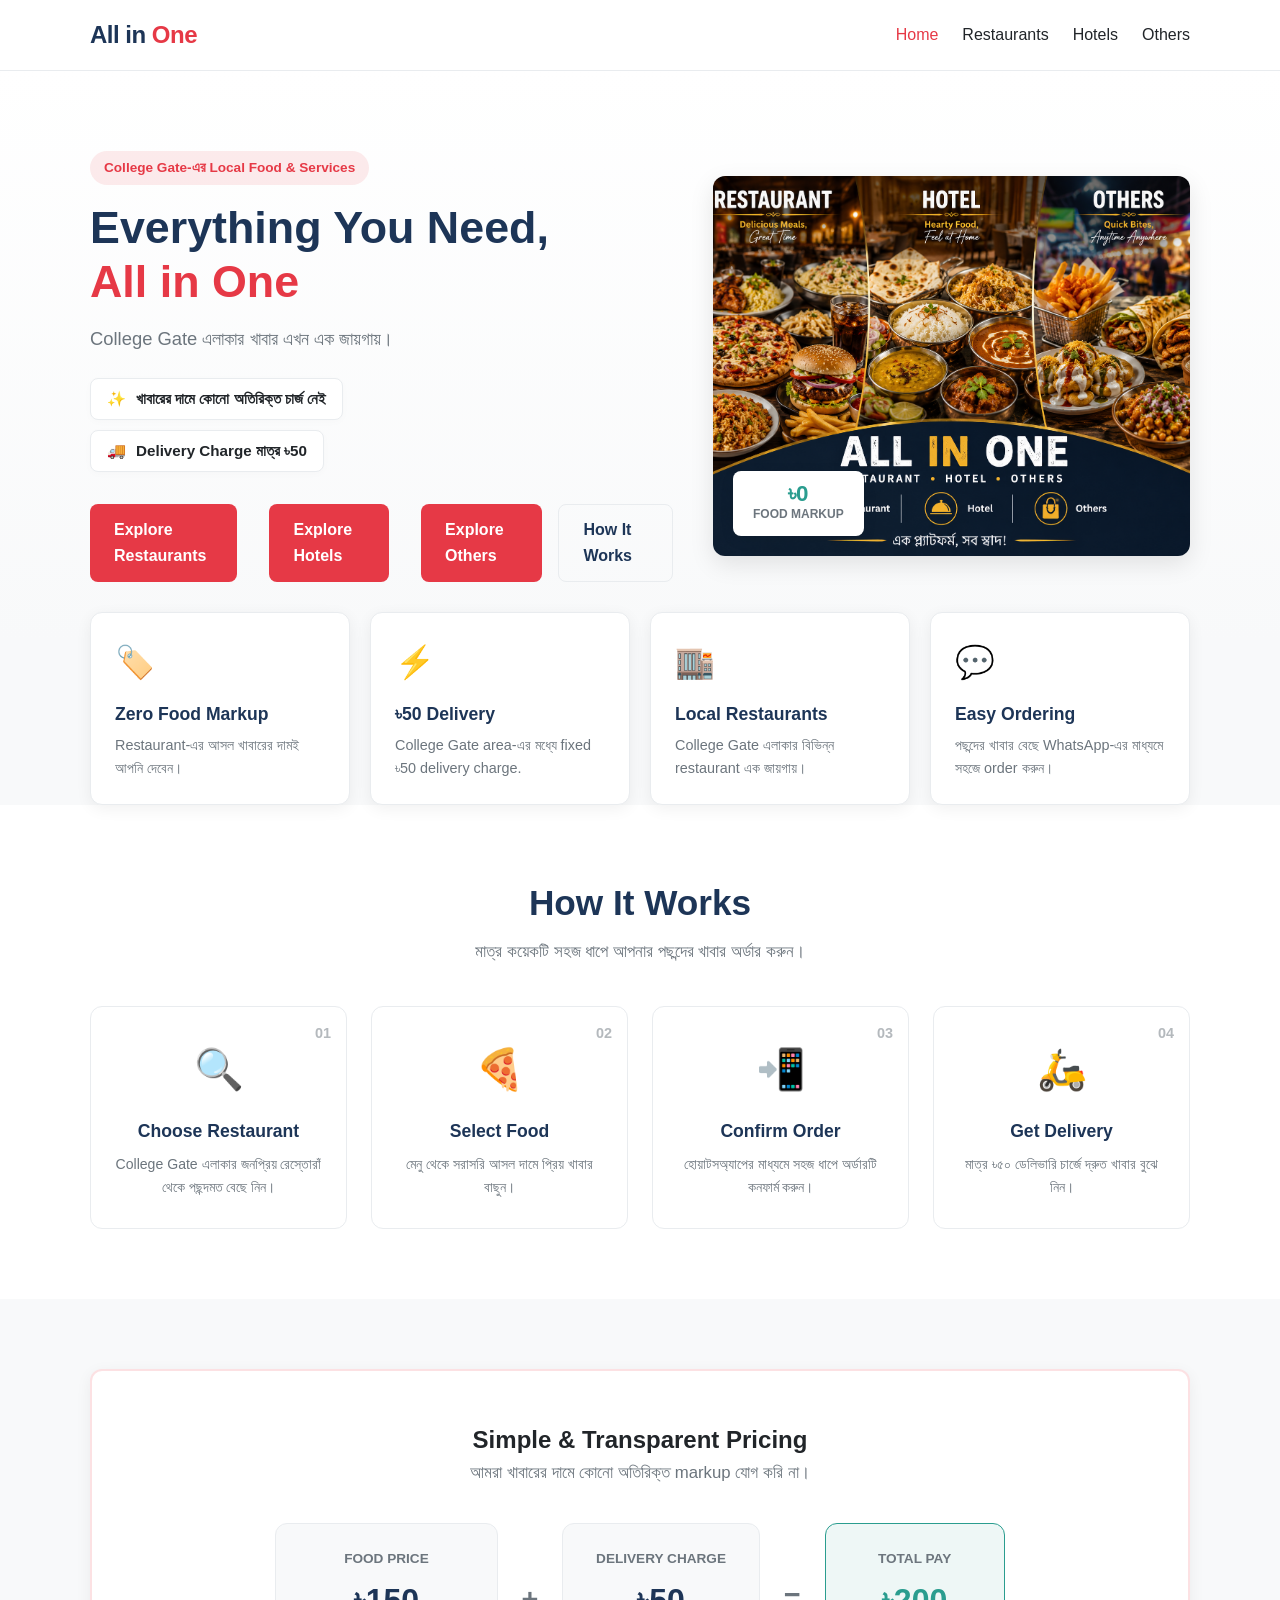
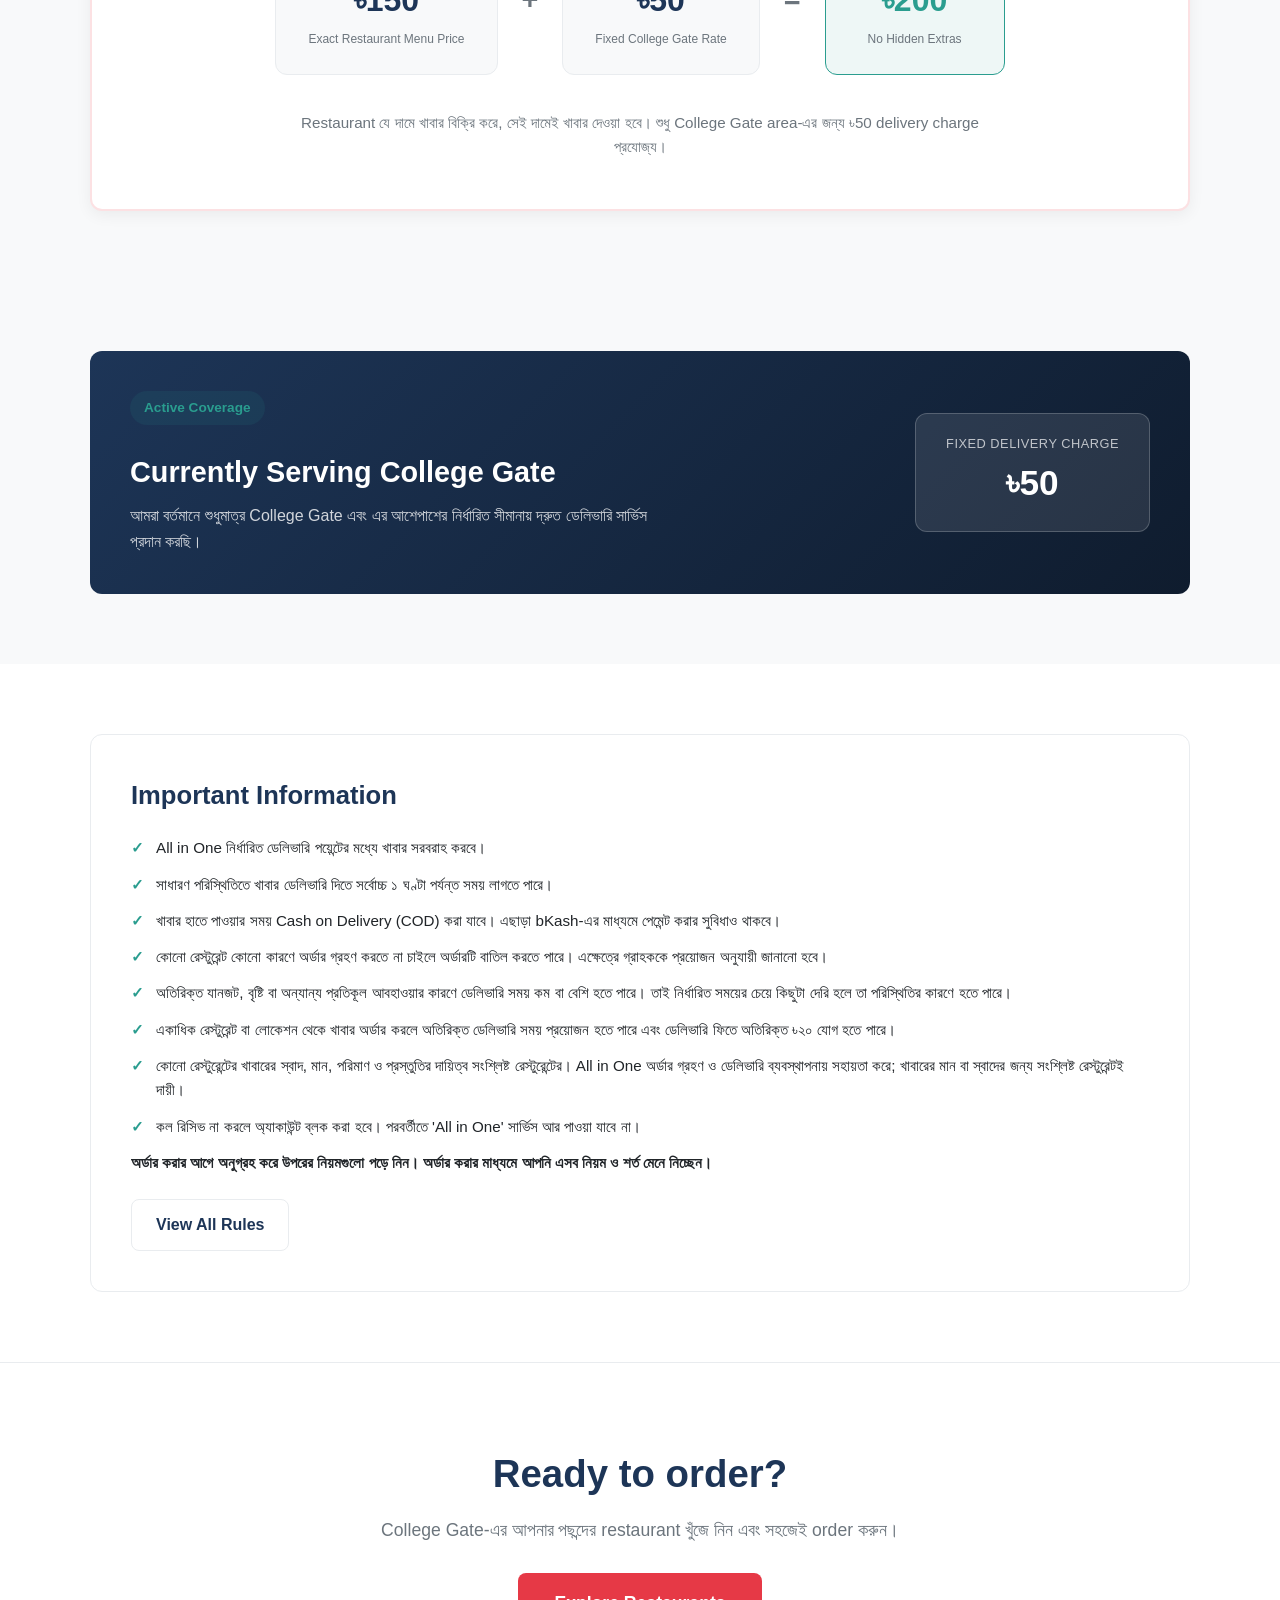
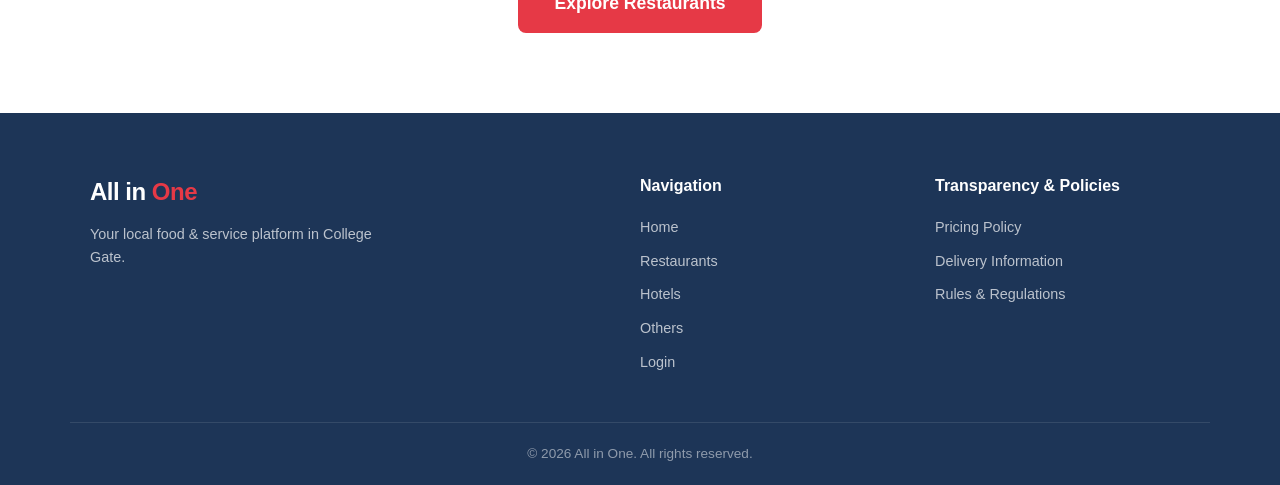
==== index.html @ dde8c4c2 "Add files via upload" ====
<!DOCTYPE html>
<html lang="bn">
<head>
  <meta charset="UTF-8">
  <meta name="viewport" content="width=device-width, initial-scale=1.0">
  <title>All in One | College Gate-এর Local Food</title>
  <link rel="stylesheet" href="style.css">
  <link rel="stylesheet" href="responsive.css">
</head>
<body>

  <!-- Header Navigation -->
  <header class="main-header">
    <div class="container nav-wrapper">
      <a href="index.html" class="logo">All in <span>One</span></a>
      <nav class="nav-menu">
        <a href="index.html" class="nav-link active">Home</a>
        <a href="restaurants.html" class="nav-link">Restaurants</a>
        <a href="hotels.html" class="nav-link">Hotels</a>
        <a href="others.html" class="nav-link">Others</a>
        <!-- <a href="login.html" class="nav-link nav-btn">Login</a> -->
      </nav>
    </div>
  </header>

  <!-- 1. Hero Section -->
  <section class="hero-section">
    <div class="container hero-container">
      <div class="hero-content">
        <span class="badge">College Gate-এর Local Food & Services</span>
        <h1 class="hero-title">Everything You Need, <br><span>All in One</span></h1>
        <p class="hero-subtext">College Gate এলাকার খাবার এখন এক জায়গায়।</p>
        
        <div class="hero-highlights">
          <div class="highlight-pill">
            <span class="pill-icon">✨</span>
            <span>খাবারের দামে কোনো অতিরিক্ত চার্জ নেই</span>
          </div>
          <div class="highlight-pill">
            <span class="pill-icon">🚚</span>
            <span>Delivery Charge মাত্র ৳50</span>
          </div>
        </div>

        <div class="hero-actions">
          <a href="restaurants.html" class="btn btn-primary">Explore Restaurants</a><br>
           <a href="hotels.html" class="btn btn-primary">Explore Hotels</a><br>
            <a href="others.html" class="btn btn-primary">Explore Others</a>
          <a href="#how-it-works" class="btn btn-secondary">How It Works</a>
        </div>
      </div>
      
      <div class="hero-visual">
        <div class="hero-img-wrapper">
          <img src="heroimg.png" alt="Delicious Local Food" class="hero-img">
          <div class="hero-floating-badge">
            <span class="badge-num">৳0</span>
            <span class="badge-text">Food Markup</span>
          </div>
        </div>
      </div>
    </div>
  </section>

  <!-- 2. Trust / Value Cards -->
  <section class="trust-section">
    <div class="container">
      <div class="trust-grid">
        <div class="trust-card">
          <div class="trust-icon">🏷️</div>
          <h3>Zero Food Markup</h3>
          <p>Restaurant-এর আসল খাবারের দামই আপনি দেবেন।</p>
        </div>
        <div class="trust-card">
          <div class="trust-icon">⚡</div>
          <h3>৳50 Delivery</h3>
          <p>College Gate area-এর মধ্যে fixed ৳50 delivery charge.</p>
        </div>
        <div class="trust-card">
          <div class="trust-icon">🏬</div>
          <h3>Local Restaurants</h3>
          <p>College Gate এলাকার বিভিন্ন restaurant এক জায়গায়।</p>
        </div>
        <div class="trust-card">
          <div class="trust-icon">💬</div>
          <h3>Easy Ordering</h3>
          <p>পছন্দের খাবার বেছে WhatsApp-এর মাধ্যমে সহজে order করুন।</p>
        </div>
      </div>
    </div>
  </section>

  <!-- 3. How It Works -->
  <section id="how-it-works" class="section-padding bg-alt">
    <div class="container">
      <div class="section-header text-center">
        <h2>How It Works</h2>
        <p class="subtitle">মাত্র কয়েকটি সহজ ধাপে আপনার পছন্দের খাবার অর্ডার করুন।</p>
      </div>

      <div class="steps-grid">
        <div class="step-card">
          <div class="step-number">01</div>
          <div class="step-icon">🔍</div>
          <h4>Choose Restaurant</h4>
          <p>College Gate এলাকার জনপ্রিয় রেস্তোরাঁ থেকে পছন্দমত বেছে নিন।</p>
        </div>
        <div class="step-card">
          <div class="step-number">02</div>
          <div class="step-icon">🍕</div>
          <h4>Select Food</h4>
          <p>মেনু থেকে সরাসরি আসল দামে প্রিয় খাবার বাছুন।</p>
        </div>
        <div class="step-card">
          <div class="step-number">03</div>
          <div class="step-icon">📲</div>
          <h4>Confirm Order</h4>
          <p>হোয়াটসঅ্যাপের মাধ্যমে সহজ ধাপে অর্ডারটি কনফার্ম করুন।</p>
        </div>
        <div class="step-card">
          <div class="step-number">04</div>
          <div class="step-icon">🛵</div>
          <h4>Get Delivery</h4>
          <p>মাত্র ৳৫০ ডেলিভারি চার্জে দ্রুত খাবার বুঝে নিন।</p>
        </div>
      </div>
    </div>
  </section>

  <!-- 4. Transparent Pricing Section -->
  <section class="section-padding">
    <div class="container">
      <div class="pricing-card">
        <div class="pricing-header text-center">
          <h2>Simple & Transparent Pricing</h2>
          <p class="subtitle">আমরা খাবারের দামে কোনো অতিরিক্ত markup যোগ করি না।</p>
        </div>

        <div class="pricing-calculator">
          <div class="calc-box">
            <span class="calc-title">Food Price</span>
            <span class="calc-amount">৳150</span>
            <span class="calc-note">Exact Restaurant Menu Price</span>
          </div>
          <div class="calc-operator">+</div>
          <div class="calc-box">
            <span class="calc-title">Delivery Charge</span>
            <span class="calc-amount">৳50</span>
            <span class="calc-note">Fixed College Gate Rate</span>
          </div>
          <div class="calc-operator">=</div>
          <div class="calc-box highlight">
            <span class="calc-title">Total Pay</span>
            <span class="calc-amount">৳200</span>
            <span class="calc-note">No Hidden Extras</span>
          </div>
        </div>

        <p class="pricing-policy-text text-center">
          Restaurant যে দামে খাবার বিক্রি করে, সেই দামেই খাবার দেওয়া হবে। শুধু College Gate area-এর জন্য ৳50 delivery charge প্রযোজ্য।
        </p>
      </div>
    </div>
  </section>

  <!-- 5. Featured / Popular Restaurants -->
  <!-- <section class="section-padding bg-alt">
    <div class="container">
      <div class="section-header text-between">
        <div>
          <h2>Popular Restaurants</h2>
          <p class="subtitle">College Gate-এর সেরা রেস্তোরাঁসমূহ</p>
        </div>
        <a href="restaurants.html" class="link-btn">View All →</a>
      </div>

      Injected Dynamically via JS -->
      <!-- <div id="featured-restaurants-list" class="grid-container"></div> -->
    <!-- </div>
  </section> -->

  <!-- 6. Delivery Area Section -->
  <section class="section-padding">
    <div class="container">
      <div class="delivery-area-card">
        <div class="delivery-area-content">
          <span class="badge badge-success">Active Coverage</span>
          <h2>Currently Serving College Gate</h2>
          <p>আমরা বর্তমানে শুধুমাত্র College Gate এবং এর আশেপাশের নির্ধারিত সীমানায় দ্রুত ডেলিভারি সার্ভিস প্রদান করছি।</p>
        </div>
        <div class="delivery-area-badge">
          <span class="area-fee">Fixed Delivery Charge</span>
          <span class="area-price">৳50</span>
        </div>
      </div>
    </div>
  </section>

  <!-- 7. Rules & Transparency Preview -->
  <section class="section-padding bg-alt">
    <div class="container">
      <div class="rules-card">
        <h2>Important Information</h2>
        <ul class="rules-list">
          <li><span>✓</span>All in One নির্ধারিত ডেলিভারি পয়েন্টের মধ্যে খাবার সরবরাহ করবে। </li>
          <li><span>✓</span>সাধারণ পরিস্থিতিতে খাবার ডেলিভারি দিতে সর্বোচ্চ ১ ঘণ্টা পর্যন্ত সময় লাগতে পারে। </li>
          <li><span>✓</span>খাবার হাতে পাওয়ার সময় Cash on Delivery (COD) করা যাবে। এছাড়া bKash-এর মাধ্যমে পেমেন্ট করার সুবিধাও থাকবে। </li>
          <li><span>✓</span>কোনো রেস্টুরেন্ট কোনো কারণে অর্ডার গ্রহণ করতে না চাইলে অর্ডারটি বাতিল করতে পারে। এক্ষেত্রে গ্রাহককে প্রয়োজন অনুযায়ী জানানো হবে। </li>
          <li><span>✓</span>অতিরিক্ত যানজট, বৃষ্টি বা অন্যান্য প্রতিকূল আবহাওয়ার কারণে ডেলিভারি সময় কম বা বেশি হতে পারে। তাই নির্ধারিত সময়ের চেয়ে কিছুটা দেরি হলে তা পরিস্থিতির কারণে হতে পারে। </li>
          <li><span>✓</span>একাধিক রেস্টুরেন্ট বা লোকেশন থেকে খাবার অর্ডার করলে অতিরিক্ত ডেলিভারি সময় প্রয়োজন হতে পারে এবং ডেলিভারি ফিতে অতিরিক্ত ৳২০ যোগ হতে পারে।</li>
          <li><span>✓</span>কোনো রেস্টুরেন্টের খাবারের স্বাদ, মান, পরিমাণ ও প্রস্তুতির দায়িত্ব সংশ্লিষ্ট রেস্টুরেন্টের। All in One অর্ডার গ্রহণ ও ডেলিভারি ব্যবস্থাপনায় সহায়তা করে; খাবারের মান বা স্বাদের জন্য সংশ্লিষ্ট রেস্টুরেন্টই দায়ী।</li>
           <li><span>✓</span>কল রিসিভ না করলে অ্যাকাউন্ট ব্লক করা হবে। পরবর্তীতে 'All in One' সার্ভিস আর পাওয়া যাবে না। </li>
          <li><b>অর্ডার করার আগে অনুগ্রহ করে উপরের নিয়মগুলো পড়ে নিন। অর্ডার করার মাধ্যমে আপনি এসব নিয়ম ও শর্ত মেনে নিচ্ছেন।</b></li>
          
        </ul>
        <div class="rules-action">
          <a href="#rules-and-regulations" class="btn btn-secondary">View All Rules</a>
        </div>
      </div>
    </div>
  </section>

  <!-- 8. Final CTA Section -->
  <section class="cta-section text-center">
    <div class="container">
      <h2>Ready to order?</h2>
      <p>College Gate-এর আপনার পছন্দের restaurant খুঁজে নিন এবং সহজেই order করুন।</p>
      <a href="restaurants.html" class="btn btn-primary btn-lg">Explore Restaurants</a>
    </div>
  </section>

  <!-- 9. Footer -->
  <footer class="main-footer">
    <div class="container footer-grid">
      <div class="footer-brand">
        <a href="index.html" class="logo logo-white">All in <span>One</span></a>
        <p>Your local food & service platform in College Gate.</p>
      </div>
      
      <div class="footer-links">
        <h4>Navigation</h4>
        <ul>
          <li><a href="index.html">Home</a></li>
          <li><a href="restaurants.html">Restaurants</a></li>
          <li><a href="hotels.html">Hotels</a></li>
          <li><a href="others.html">Others</a></li>
          <li><a href="login.html">Login</a></li>
        </ul>
      </div>

      <div class="footer-links">
        <h4>Transparency & Policies</h4>
        <ul>
          <li><a href="#pricing">Pricing Policy</a></li>
          <li><a href="#delivery">Delivery Information</a></li>
          <li><a href="#rules">Rules & Regulations</a></li>
        </ul>
      </div>
    </div>

    <div class="footer-bottom">
      <div class="container">
        <p>&copy; 2026 All in One. All rights reserved.</p>
      </div>
    </div>
  </footer>

  <script src="data.js"></script>
  <script src="app.js"></script>
  <script src="open-browser.js"></script>
</body>
</html>
---- style.css ----
:root {
  --primary: #e63946;
  --primary-hover: #d62828;
  --secondary: #1d3557;
  --secondary-hover: #14213d;
  --accent-green: #2a9d8f;
  --background: #f8f9fa;
  --bg-alt: #ffffff;
  --surface: #ffffff;
  --text: #212529;
  --text-muted: #6c757d;
  --border: #e9ecef;
  --radius: 12px;
  --radius-sm: 8px;
  --shadow: 0 4px 16px rgba(0, 0, 0, 0.06);
  --shadow-hover: 0 8px 24px rgba(0, 0, 0, 0.1);
  --transition: all 0.3s cubic-bezier(0.16, 1, 0.3, 1);
}

* {
  box-sizing: border-box;
  margin: 0;
  padding: 0;
}

body {
  font-family: -apple-system, BlinkMacSystemFont, "Segoe UI", Roboto, Oxygen, Ubuntu, Cantarell, sans-serif;
  background-color: var(--background);
  color: var(--text);
  line-height: 1.6;
  display: flex;
  flex-direction: column;
  min-height: 100vh;
}

.container {
  max-width: 1140px;
  margin: 0 auto;
  padding: 0 20px;
}

.section-padding {
  padding: 70px 0;
}

.bg-alt {
  background-color: var(--bg-alt);
}

.text-center {
  text-align: center;
}

.text-between {
  display: flex;
  justify-content: space-between;
  align-items: flex-end;
  margin-bottom: 32px;
}

.section-header h2 {
  font-size: 2.2rem;
  color: var(--secondary);
  font-weight: 700;
  margin-bottom: 8px;
}

.subtitle {
  color: var(--text-muted);
  font-size: 1.05rem;
}

/* Badges & Buttons */
.badge {
  display: inline-block;
  padding: 6px 14px;
  background-color: rgba(230, 57, 70, 0.1);
  color: var(--primary);
  font-weight: 600;
  font-size: 0.85rem;
  border-radius: 50px;
  margin-bottom: 16px;
}

.badge-success {
  background-color: rgba(42, 157, 143, 0.1);
  color: var(--accent-green);
}

.btn {
  display: inline-flex;
  align-items: center;
  justify-content: center;
  padding: 12px 24px;
  border-radius: var(--radius-sm);
  font-weight: 600;
  text-decoration: none;
  transition: var(--transition);
  cursor: pointer;
  border: none;
}

.btn-primary {
  background-color: var(--primary);
  color: #ffffff;
}

.btn-primary:hover {
  background-color: var(--primary-hover);
  transform: translateY(-2px);
}

.btn-secondary {
  background-color: transparent;
  color: var(--secondary);
  border: 1.5px solid var(--border);
}

.btn-secondary:hover {
  border-color: var(--secondary);
  background-color: rgba(29, 53, 87, 0.03);
}

.btn-lg {
  padding: 16px 36px;
  font-size: 1.1rem;
}

.link-btn {
  color: var(--primary);
  font-weight: 600;
  text-decoration: none;
}

.link-btn:hover {
  text-decoration: underline;
}

/* Header Navigation */
.main-header {
  background-color: var(--surface);
  border-bottom: 1px solid var(--border);
  position: sticky;
  top: 0;
  z-index: 100;
}

.nav-wrapper {
  display: flex;
  justify-content: space-between;
  align-items: center;
  height: 70px;
}

.logo {
  font-size: 1.5rem;
  font-weight: 800;
  color: var(--secondary);
  text-decoration: none;
  letter-spacing: -0.5px;
}

.logo span {
  color: var(--primary);
}

.logo-white {
  color: #ffffff;
}

.nav-menu {
  display: flex;
  align-items: center;
  gap: 24px;
}

.nav-link {
  text-decoration: none;
  color: var(--text);
  font-weight: 500;
  transition: color 0.2s ease;
}

.nav-link:hover,
.nav-link.active {
  color: var(--primary);
}

.nav-btn {
  padding: 8px 20px;
  background-color: var(--primary);
  color: #ffffff !important;
  border-radius: var(--radius-sm);
}

.nav-btn:hover {
  background-color: var(--primary-hover);
}

/* 1. Hero Section */
.hero-section {
  padding: 80px 0 60px;
  background: linear-gradient(180deg, #ffffff 0%, #f8f9fa 100%);
}

.hero-container {
  display: grid;
  grid-template-columns: 1.1fr 0.9fr;
  gap: 40px;
  align-items: center;
}

.hero-title {
  font-size: 2.8rem;
  font-weight: 800;
  color: var(--secondary);
  line-height: 1.2;
  margin-bottom: 16px;
}

.hero-title span {
  color: var(--primary);
}

.hero-subtext {
  font-size: 1.15rem;
  color: var(--text-muted);
  margin-bottom: 24px;
}

.hero-highlights {
  display: flex;
  flex-direction: column;
  gap: 10px;
  margin-bottom: 32px;
}

.highlight-pill {
  display: flex;
  align-items: center;
  gap: 10px;
  background: var(--surface);
  padding: 8px 16px;
  border-radius: var(--radius-sm);
  border: 1px solid var(--border);
  width: fit-content;
  font-weight: 600;
  font-size: 0.95rem;
  box-shadow: 0 2px 8px rgba(0, 0, 0, 0.02);
}

.hero-actions {
  display: flex;
  gap: 16px;
}

.hero-visual {
  position: relative;
}

.hero-img-wrapper {
  position: relative;
  border-radius: var(--radius);
  overflow: hidden;
  box-shadow: var(--shadow-hover);
}

.hero-img {
  width: 100%;
  height: 380px;
  object-fit: cover;
  display: block;
}

.hero-floating-badge {
  position: absolute;
  bottom: 20px;
  left: 20px;
  background: var(--surface);
  padding: 12px 20px;
  border-radius: var(--radius-sm);
  box-shadow: var(--shadow);
  display: flex;
  flex-direction: column;
  align-items: center;
}

.badge-num {
  font-size: 1.4rem;
  font-weight: 800;
  color: var(--accent-green);
  line-height: 1;
}

.badge-text {
  font-size: 0.75rem;
  color: var(--text-muted);
  text-transform: uppercase;
  font-weight: 700;
}

/* 2. Trust Section */
.trust-section {
  margin-top: -30px;
  position: relative;
  z-index: 10;
}

.trust-grid {
  display: grid;
  grid-template-columns: repeat(4, 1fr);
  gap: 20px;
}

.trust-card {
  background: var(--surface);
  padding: 24px;
  border-radius: var(--radius);
  border: 1px solid var(--border);
  box-shadow: var(--shadow);
  transition: var(--transition);
}

.trust-card:hover {
  transform: translateY(-4px);
  box-shadow: var(--shadow-hover);
}

.trust-icon {
  font-size: 2rem;
  margin-bottom: 12px;
}

.trust-card h3 {
  font-size: 1.1rem;
  color: var(--secondary);
  margin-bottom: 6px;
}

.trust-card p {
  font-size: 0.9rem;
  color: var(--text-muted);
}

/* 3. How It Works */
.steps-grid {
  display: grid;
  grid-template-columns: repeat(4, 1fr);
  gap: 24px;
  margin-top: 40px;
}

.step-card {
  background: var(--surface);
  padding: 30px 20px;
  border-radius: var(--radius);
  border: 1px solid var(--border);
  position: relative;
  text-align: center;
  transition: var(--transition);
}

.step-card:hover {
  border-color: var(--primary);
}

.step-number {
  position: absolute;
  top: 15px;
  right: 15px;
  font-size: 0.9rem;
  font-weight: 800;
  color: var(--text-muted);
  opacity: 0.5;
}

.step-icon {
  font-size: 2.5rem;
  margin-bottom: 16px;
}

.step-card h4 {
  font-size: 1.1rem;
  color: var(--secondary);
  margin-bottom: 8px;
}

.step-card p {
  font-size: 0.88rem;
  color: var(--text-muted);
}

/* 4. Pricing Section */
.pricing-card {
  background: var(--surface);
  border: 2px solid rgba(230, 57, 70, 0.15);
  border-radius: var(--radius);
  padding: 50px 40px;
  box-shadow: var(--shadow);
}

.pricing-calculator {
  display: flex;
  align-items: center;
  justify-content: center;
  gap: 24px;
  margin: 36px 0;
  flex-wrap: wrap;
}

.calc-box {
  background: var(--background);
  border: 1px solid var(--border);
  padding: 24px 32px;
  border-radius: var(--radius);
  text-align: center;
  min-width: 180px;
}

.calc-box.highlight {
  background: rgba(42, 157, 143, 0.08);
  border-color: var(--accent-green);
}

.calc-title {
  display: block;
  font-size: 0.85rem;
  text-transform: uppercase;
  color: var(--text-muted);
  font-weight: 700;
  margin-bottom: 6px;
}

.calc-amount {
  display: block;
  font-size: 2rem;
  font-weight: 800;
  color: var(--secondary);
}

.calc-box.highlight .calc-amount {
  color: var(--accent-green);
}

.calc-note {
  display: block;
  font-size: 0.75rem;
  color: var(--text-muted);
  margin-top: 4px;
}

.calc-operator {
  font-size: 1.8rem;
  font-weight: 700;
  color: var(--text-muted);
}

.pricing-policy-text {
  max-width: 700px;
  margin: 0 auto;
  color: var(--text-muted);
  font-size: 0.95rem;
}

/* 5. Restaurant Card Base & Dynamic Grid */
.grid-container {
  display: grid;
  grid-template-columns: repeat(auto-fill, minmax(320px, 1fr));
  gap: 28px;
}

.restaurant-card {
  background: var(--surface);
  border-radius: var(--radius);
  border: 1px solid var(--border);
  overflow: hidden;
  box-shadow: var(--shadow);
  transition: var(--transition);
  display: flex;
  flex-direction: column;
}

.restaurant-card:hover {
  transform: translateY(-4px);
  box-shadow: var(--shadow-hover);
}

/* .card-img-wrapper {
  height: 180px;
  width: 100%;
  overflow: hidden;
  position: relative;
}

.card-img {
  width: 100%;
  height: 100%;
  object-fit: cover;
} */

/* .card-img-wrapper {
    aspect-ratio: 16 / 9;
    width: 100%;
    overflow: hidden;
}

.card-img {
    width: 100%;
    height: 100%;
    object-fit: cover;
    object-position: center;
} */
/* .card-img-wrapper {
    height: 180px;
    width: 100%;
    overflow: hidden;
    position: relative;
}

.card-img {
    width: 100%;
    height: 100%;
    object-fit: contain;
    display: block;
} */
 .card-img-wrapper {
    width: 100%;
    overflow: hidden;
    position: relative;
}

.card-img {
    width: 100%;
    height: auto;
    display: block;
}
.card-rating-badge {
  position: absolute;
  top: 12px;
  right: 12px;
  background: rgba(255, 255, 255, 0.95);
  padding: 4px 10px;
  border-radius: 50px;
  font-size: 0.85rem;
  font-weight: 700;
  color: var(--secondary);
  box-shadow: 0 2px 6px rgba(0,0,0,0.1);
}

.card-content {
  padding: 20px;
  display: flex;
  flex-direction: column;
  flex: 1;
}

.card-title {
  font-size: 1.2rem;
  font-weight: 700;
  color: var(--secondary);
  margin-bottom: 6px;
}

.card-meta {
  font-size: 0.85rem;
  color: var(--text-muted);
  margin-bottom: 10px;
}

.card-desc {
  font-size: 0.9rem;
  color: var(--text);
  margin-bottom: 16px;
  flex: 1;
}

.card-footer {
  display: flex;
  justify-content: space-between;
  align-items: center;
  border-top: 1px solid var(--border);
  padding-top: 12px;
  margin-top: auto;
}

.card-delivery-tag {
  font-size: 0.8rem;
  font-weight: 600;
  color: var(--accent-green);
}

/* 6. Delivery Area Section */
.delivery-area-card {
  background: linear-gradient(135deg, var(--secondary) 0%, #0f1c2e 100%);
  color: #ffffff;
  padding: 40px;
  border-radius: var(--radius);
  display: flex;
  justify-content: space-between;
  align-items: center;
}

.delivery-area-content h2 {
  font-size: 1.8rem;
  margin: 8px 0;
}

.delivery-area-content p {
  color: rgba(255, 255, 255, 0.8);
  max-width: 550px;
}

.delivery-area-badge {
  background: rgba(255, 255, 255, 0.1);
  border: 1px solid rgba(255, 255, 255, 0.2);
  padding: 20px 30px;
  border-radius: var(--radius);
  text-align: center;
}

.area-fee {
  display: block;
  font-size: 0.8rem;
  text-transform: uppercase;
  color: rgba(255, 255, 255, 0.7);
  letter-spacing: 0.5px;
}

.area-price {
  font-size: 2.2rem;
  font-weight: 800;
  color: #ffffff;
}

/* 7. Rules Preview Section */
.rules-card {
  background: var(--surface);
  border: 1px solid var(--border);
  border-radius: var(--radius);
  padding: 40px;
}

.rules-card h2 {
  font-size: 1.6rem;
  color: var(--secondary);
  margin-bottom: 20px;
}

.rules-list {
  list-style: none;
  margin-bottom: 24px;
}

.rules-list li {
  font-size: 0.95rem;
  color: var(--text);
  margin-bottom: 12px;
  display: flex;
  align-items: flex-start;
  gap: 12px;
}

.rules-list li span {
  color: var(--accent-green);
  font-weight: 800;
}

/* 8. CTA Section */
.cta-section {
  background: var(--surface);
  border-top: 1px solid var(--border);
  padding: 80px 0;
}

.cta-section h2 {
  font-size: 2.4rem;
  color: var(--secondary);
  margin-bottom: 12px;
}

.cta-section p {
  font-size: 1.1rem;
  color: var(--text-muted);
  margin-bottom: 28px;
}

/* 9. Footer */
.main-footer {
  background: var(--secondary);
  color: #ffffff;
  padding-top: 60px;
  margin-top: auto;
}

.footer-grid {
  display: grid;
  grid-template-columns: 2fr 1fr 1fr;
  gap: 40px;
  padding-bottom: 40px;
  border-bottom: 1px solid rgba(255, 255, 255, 0.1);
}

.footer-brand p {
  color: rgba(255, 255, 255, 0.7);
  margin-top: 12px;
  max-width: 300px;
  font-size: 0.9rem;
}

.footer-links h4 {
  font-size: 1rem;
  margin-bottom: 16px;
  color: #ffffff;
}

.footer-links ul {
  list-style: none;
}

.footer-links li {
  margin-bottom: 8px;
}

.footer-links a {
  color: rgba(255, 255, 255, 0.7);
  text-decoration: none;
  font-size: 0.9rem;
  transition: color 0.2s;
}

.footer-links a:hover {
  color: #ffffff;
}

.footer-bottom {
  padding: 20px 0;
  text-align: center;
  font-size: 0.85rem;
  color: rgba(255, 255, 255, 0.5);
}


/* Restaurant Menu Modal — mobile-safe, full-screen overlay */
body.menu-modal-open {
  overflow: hidden;
  height: 100%;
}

.menu-modal {
  position: fixed;
  inset: 0;
  width: 100%;
  height: 100%;
  z-index: 9999;
  display: none;
  overflow-y: auto;
  overflow-x: hidden;
  padding: 12px;
  background: rgba(15, 28, 46, 0.65);
  -webkit-overflow-scrolling: touch;
  overscroll-behavior: contain;
}

.menu-modal.is-open {
  display: flex;
  align-items: flex-start;
  justify-content: center;
}

.menu-modal-backdrop {
  position: fixed;
  inset: 0;
  background: rgba(15, 28, 46, 0.65);
  backdrop-filter: blur(4px);
  -webkit-backdrop-filter: blur(4px);
}

.menu-modal-dialog {
  position: relative;
  z-index: 1;
  width: min(680px, 100%);
  max-height: calc(100dvh - 24px);
  overflow-y: auto;
  overflow-x: hidden;
  margin: 0 auto;
  padding: 24px;
  padding-bottom: calc(24px + 56px + env(safe-area-inset-bottom, 0px));
  background: var(--surface);
  border-radius: var(--radius);
  box-shadow: 0 20px 60px rgba(0, 0, 0, 0.2);
  animation: menuModalIn 0.2s ease-out;
  -webkit-overflow-scrolling: touch;
  overscroll-behavior: contain;
}

@supports not (height: 100dvh) {
  .menu-modal-dialog {
    max-height: calc(100vh - 24px);
  }
}

@keyframes menuModalIn {
  from {
    opacity: 0;
    transform: translateY(12px) scale(0.98);
  }
  to {
    opacity: 1;
    transform: translateY(0) scale(1);
  }
}

.menu-modal-close {
  position: absolute;
  top: 12px;
  right: 12px;
  z-index: 2;
  width: 38px;
  height: 38px;
  border: 1px solid var(--border);
  border-radius: 50%;
  background: var(--surface);
  color: var(--secondary);
  font-size: 1.6rem;
  line-height: 1;
  cursor: pointer;
}

.menu-modal-close:hover {
  background: var(--background);
}

.menu-modal-header {
  padding-right: 48px;
  margin-bottom: 20px;
}

.menu-modal-header .badge {
  margin-bottom: 10px;
}

.menu-modal-header h2 {
  color: var(--secondary);
  margin-bottom: 5px;
  font-size: 1.7rem;
}

.menu-modal-header p {
  color: var(--text-muted);
  font-size: 0.9rem;
}

.menu-items-list {
  display: grid;
  gap: 14px;
}

/* Animated electric menu cards — applies only inside menu modals.
   Main restaurant / hotel / others listing cards remain unchanged. */
.menu-modal .menu-item-card {
  --electric-cyan: rgba(93, 230, 255, 0.98);
  --electric-violet: rgba(156, 101, 255, 0.98);
  --electric-gold: rgba(255, 190, 92, 0.98);
  position: relative;
  isolation: isolate;
  overflow: hidden;
  display: flex;
  align-items: center;
  justify-content: space-between;
  gap: 18px;
  padding: 20px;
  border: 1px solid rgba(255, 255, 255, 0.12);
  border-radius: 18px;
  background:
    radial-gradient(circle at 12% 8%, rgba(255, 255, 255, 0.07), transparent 34%),
    linear-gradient(145deg, #17181f 0%, #101116 52%, #191721 100%);
  color: #f6f7fb;
  box-shadow:
    inset 0 1px 0 rgba(255, 255, 255, 0.08),
    0 14px 34px rgba(15, 16, 25, 0.16);
  transition: transform 0.25s ease, box-shadow 0.25s ease;
}

.menu-modal .menu-item-card::before {
  content: "";
  position: absolute;
  z-index: -2;
  inset: -2px;
  border-radius: inherit;
  background: conic-gradient(
    from 0deg,
    transparent 0deg,
    transparent 52deg,
    var(--electric-cyan) 78deg,
    rgba(255, 255, 255, 0.95) 94deg,
    var(--electric-violet) 112deg,
    transparent 150deg,
    transparent 228deg,
    var(--electric-gold) 254deg,
    rgba(255, 255, 255, 0.92) 270deg,
    var(--electric-cyan) 292deg,
    transparent 332deg,
    transparent 360deg
  );
  filter: blur(1.2px);
  animation: electricBorderSpin 5.2s linear infinite;
}

.menu-modal .menu-item-card::after {
  content: "";
  position: absolute;
  z-index: -1;
  inset: 2px;
  border-radius: calc(18px - 2px);
  background:
    linear-gradient(145deg, rgba(24, 25, 33, 0.98), rgba(13, 14, 19, 0.99));
}

.menu-modal .menu-item-card:hover {
  transform: translateY(-2px);
  box-shadow:
    0 0 16px rgba(93, 230, 255, 0.16),
    0 0 28px rgba(156, 101, 255, 0.14),
    0 18px 38px rgba(15, 16, 25, 0.22);
}

@keyframes electricBorderSpin {
  to { transform: rotate(360deg); }
}

.menu-item-content {
  min-width: 0;
  flex: 1;
}

.menu-item-content h3 {
  color: #f7f8fb;
  font-size: 1.05rem;
  margin-bottom: 5px;
}

.menu-item-content p {
  color: rgba(231, 234, 241, 0.68);
  font-size: 0.88rem;
  margin-bottom: 7px;
}

.menu-item-content strong {
  color: #8ee7ff;
  font-size: 1.05rem;
  text-shadow: 0 0 14px rgba(93, 230, 255, 0.18);
}

.menu-item-actions {
  display: flex;
  align-items: center;
  gap: 10px;
  flex-shrink: 0;
  flex-wrap: wrap;
  justify-content: flex-end;
}

.menu-modal .qty-control {
  display: inline-flex;
  align-items: center;
  border: 1px solid rgba(255, 255, 255, 0.16);
  border-radius: 11px;
  overflow: hidden;
  background: rgba(255, 255, 255, 0.06);
  box-shadow: inset 0 1px 0 rgba(255, 255, 255, 0.04);
}

.menu-modal .qty-control button {
  border: 0;
  background: transparent;
  color: #f4f7fb;
  width: 36px;
  height: 36px;
  cursor: pointer;
  font-size: 20px;
  line-height: 1;
}

.menu-modal .qty-control button:hover {
  background: rgba(255, 255, 255, 0.09);
}

.menu-modal .qty-control span {
  min-width: 34px;
  text-align: center;
  color: #ffffff;
  font-weight: 700;
}

.menu-order-btn {
  white-space: nowrap;
}

.cart-panel {
  margin-top: 22px;
  border-top: 1px solid var(--border);
  padding-top: 18px;
}

.cart-panel h3 {
  margin-bottom: 12px;
}

.cart-line {
  display: flex;
  justify-content: space-between;
  gap: 12px;
  padding: 7px 0;
}

.cart-line-name {
  flex: 1;
}

.cart-line-meta {
  white-space: nowrap;
  font-weight: 600;
}

.cart-total-line {
  display: flex;
  justify-content: space-between;
  gap: 12px;
  padding-top: 8px;
}

.cart-total-line.grand {
  font-size: 1.05rem;
  font-weight: 800;
  border-top: 1px solid var(--border);
  margin-top: 8px;
  padding-top: 12px;
}

.cart-actions {
  display: flex;
  justify-content: flex-end;
  gap: 10px;
  margin-top: 14px;
  flex-wrap: wrap;
}

.cart-empty {
  color: var(--text-muted);
  margin: 0;
}

.menu-order-btn:disabled,
#whatsapp-order-btn:disabled {
  opacity: 0.5;
  cursor: not-allowed;
}

@media (prefers-reduced-motion: reduce) {
  .menu-modal .menu-item-card::before {
    animation: none;
  }
}

@media (max-width: 600px) {
  .menu-modal {
    padding: 8px;
  }

  .menu-modal-dialog {
    width: 100%;
    max-height: calc(100dvh - 16px);
    padding: 18px 14px;
    padding-bottom: calc(18px + 56px + env(safe-area-inset-bottom, 0px));
    margin-bottom: 8px;
    border-radius: 14px;
  }

  @supports not (height: 100dvh) {
    .menu-modal-dialog {
      max-height: calc(100vh - 16px);
    }
  }

  .menu-modal-header {
    padding-right: 42px;
  }

  .menu-modal-header h2 {
    font-size: 1.35rem;
  }

  .menu-item-card {
    align-items: flex-start;
    flex-direction: column;
    gap: 12px;
    padding: 15px;
  }

  .menu-item-actions {
    width: 100%;
    justify-content: space-between;
  }

  .menu-item-actions .menu-order-btn {
    flex: 1;
  }

  .cart-actions .btn {
    width: 100%;
  }
}

/* Others cards use the exact same listing-card layout as Restaurants. */
#others-list .other-card {
  height: 100%;
}

#others-list .other-card .card-img-wrapper {
  aspect-ratio: 16 / 9;
  height: auto;
}

#others-list .other-card .card-img {
  width: 100%;
  height: 100%;
  object-fit: cover;
  display: block;
}

/* Hotel cards intentionally reuse the exact restaurant-card design system. */
.hotel-card .card-content { min-height: 0; }
.hotel-modal-info {
  border: 1px solid var(--border);
  background: var(--background);
  border-radius: var(--radius-sm);
  padding: 14px 16px;
  margin-bottom: 18px;
  color: var(--text-muted);
}
.hotel-modal-info p { margin: 0 0 8px; }
.hotel-modal-info p:last-child { margin-bottom: 0; }

/* Restaurant listing cards use the same card system as Hotel cards. */
#restaurants-list .restaurant-card {
  height: 100%;
}

/* Social app in-app browser prompt */
.open-browser-prompt {
  position: fixed;
  z-index: 99999;
  top: max(10px, env(safe-area-inset-top));
  left: 50%;
  transform: translateX(-50%);
  width: min(calc(100% - 24px), 760px);
  display: flex;
  align-items: center;
  justify-content: space-between;
  gap: 16px;
  padding: 12px 14px 12px 16px;
  border: 1px solid rgba(255, 255, 255, 0.18);
  border-radius: 18px;
  background: rgba(12, 18, 31, 0.96);
  color: #fff;
  box-shadow: 0 14px 38px rgba(0, 0, 0, 0.32);
  backdrop-filter: blur(14px);
  -webkit-backdrop-filter: blur(14px);
}
.open-browser-prompt__content,
.open-browser-prompt__actions {
  display: flex;
  align-items: center;
}
.open-browser-prompt__content { gap: 10px; min-width: 0; }
.open-browser-prompt__icon { font-size: 22px; flex: 0 0 auto; }
.open-browser-prompt__text { min-width: 0; display: grid; gap: 2px; }
.open-browser-prompt__text strong { font-size: 14px; line-height: 1.25; }
.open-browser-prompt__text span { font-size: 12px; line-height: 1.3; color: rgba(255,255,255,.72); }
.open-browser-prompt__actions { gap: 8px; flex: 0 0 auto; }
.open-browser-prompt__button {
  border: 0;
  border-radius: 12px;
  padding: 10px 13px;
  font: inherit;
  font-size: 13px;
  font-weight: 700;
  color: #07131d;
  background: #56d7e7;
  cursor: pointer;
  white-space: nowrap;
}
.open-browser-prompt__close {
  width: 32px;
  height: 32px;
  border: 0;
  border-radius: 50%;
  background: rgba(255,255,255,.08);
  color: #fff;
  font-size: 22px;
  line-height: 1;
  cursor: pointer;
}
@media (max-width: 560px) {
  .open-browser-prompt {
    align-items: flex-start;
    padding: 11px 10px 11px 12px;
    gap: 10px;
  }
  .open-browser-prompt__text span { display: none; }
  .open-browser-prompt__button { padding: 9px 10px; }
  .open-browser-prompt__close { width: 30px; height: 30px; }
}


/* Required external-browser gate for social-media in-app browsers */
.external-browser-required {
  overflow: hidden;
}
.external-browser-gate {
  position: fixed;
  inset: 0;
  z-index: 2147483647;
  display: grid;
  place-items: center;
  padding: max(24px, env(safe-area-inset-top)) 20px max(24px, env(safe-area-inset-bottom));
}
.external-browser-gate__backdrop {
  position: absolute;
  inset: 0;
  background: rgba(5, 10, 18, 0.78);
  backdrop-filter: blur(8px);
  -webkit-backdrop-filter: blur(8px);
}
.external-browser-gate__card {
  position: relative;
  z-index: 1;
  width: min(100%, 420px);
  padding: 30px 24px 24px;
  border-radius: 24px;
  background: #ffffff;
  color: #14213d;
  text-align: center;
  box-shadow: 0 24px 80px rgba(0, 0, 0, 0.35);
}
.external-browser-gate__icon {
  width: 58px;
  height: 58px;
  margin: 0 auto 16px;
  display: grid;
  place-items: center;
  border-radius: 18px;
  background: rgba(86, 215, 231, 0.16);
  font-size: 28px;
}
.external-browser-gate__card h2 {
  margin: 0 0 10px;
  font-size: 1.35rem;
  line-height: 1.25;
}
.external-browser-gate__card p {
  margin: 0;
  color: #5f6b7a;
  font-size: 0.96rem;
  line-height: 1.55;
}
.external-browser-gate__button {
  width: 100%;
  margin-top: 22px;
  padding: 14px 18px;
  border: 0;
  border-radius: 14px;
  background: #e63946;
  color: #ffffff;
  font: inherit;
  font-weight: 800;
  font-size: 1rem;
  cursor: pointer;
}
.external-browser-gate__button:active {
  transform: scale(0.99);
}

/* Yumi menu category groups */
.menu-category-section {
  margin: 0 0 22px;
}

.menu-category-title {
  margin: 0 0 10px;
  padding: 9px 14px;
  border-radius: 10px;
  background: var(--surface-soft, #f7f7f7);
  border: 1px solid var(--border, #e5e5e5);
  font-size: 1rem;
  font-weight: 800;
  color: var(--text, #172033);
}

.menu-category-items {
  display: grid;
  gap: 10px;
}

.menu-category-section .menu-item-card {
  margin: 0;
}
---- responsive.css ----
@media (max-width: 992px) {
  .hero-container {
    grid-template-columns: 1fr;
    text-align: center;
  }

  .hero-highlights {
    align-items: center;
  }

  .hero-actions {
    justify-content: center;
  }

  /* Keep the complete hero artwork visible on phones/tablets.
     This prevents the left/right edges from being cropped by the fixed desktop height. */
  .hero-img-wrapper {
    width: 100%;
    overflow: hidden;
  }

  .hero-img {
    width: 100%;
    max-width: 100%;
    height: auto;
    object-fit: contain;
    object-position: center;
    display: block;
    transform: none;
  }

  .trust-grid, .steps-grid {
    grid-template-columns: repeat(2, 1fr);
  }

  .delivery-area-card {
    flex-direction: column;
    text-align: center;
    gap: 24px;
  }

  .footer-grid {
    grid-template-columns: 1fr;
    gap: 30px;
  }
}

@media (max-width: 768px) {
  .nav-wrapper {
    flex-direction: column;
    height: auto;
    padding: 15px 0;
    gap: 15px;
  }

  .nav-menu {
    gap: 12px;
    flex-wrap: wrap;
    justify-content: center;
  }

  .hero-title {
    font-size: 2.2rem;
  }

  .pricing-calculator {
    flex-direction: column;
    gap: 12px;
  }

  .calc-operator {
    transform: rotate(90deg);
  }

  .grid-container {
    grid-template-columns: 1fr;
  }

  .text-between {
    flex-direction: column;
    align-items: flex-start;
    gap: 12px;
  }
}

@media (max-width: 480px) {
  .trust-grid, .steps-grid {
    grid-template-columns: 1fr;
  }

  .hero-actions {
    flex-direction: column;
    width: 100%;
  }

  .btn {
    width: 100%;
  }

  .pricing-card, .delivery-area-card, .rules-card {
    padding: 24px 16px;
  }
}


@media (max-width: 600px) {
  .menu-modal-dialog {
    width: calc(100% - 20px);
    max-height: calc(100vh - 20px);
    margin: 10px auto;
    padding: 24px 16px;
    padding-bottom: calc(24px + 56px + env(safe-area-inset-bottom, 0px));
  }

  .menu-modal-header h2 {
    font-size: 1.4rem;
  }

  .menu-item-card {
    align-items: flex-start;
    flex-direction: column;
  }

  .menu-order-btn {
    width: 100%;
  }

  .menu-modal-footer {
    flex-direction: column;
    gap: 6px;
  }
}

/* Keep quantity and order controls on one horizontal row for Restaurant, Hotel and Others menus. */
@media (max-width: 600px) {
  .menu-modal .menu-item-actions {
    width: 100%;
    display: flex;
    flex-direction: row;
    flex-wrap: nowrap;
    align-items: stretch;
    justify-content: space-between;
    gap: 12px;
  }

  .menu-modal .menu-item-actions .qty-control {
    flex: 0 0 auto;
  }

  .menu-modal .menu-item-actions > .btn {
    flex: 1 1 auto;
    width: auto;
    min-width: 0;
  }
}

/* Compact the ৳0 Food Markup badge on smaller screens so it does not dominate the hero image. */
@media (max-width: 992px) {
  .hero-floating-badge {
    bottom: 12px;
    left: 12px;
    padding: 7px 11px;
    border-radius: 10px;
  }

  .badge-num {
    font-size: 1rem;
  }

  .badge-text {
    font-size: 0.58rem;
  }
}

@media (max-width: 480px) {
  .hero-floating-badge {
    bottom: 10px;
    left: 10px;
    padding: 6px 9px;
  }

  .badge-num {
    font-size: 0.9rem;
  }

  .badge-text {
    font-size: 0.52rem;
  }
}
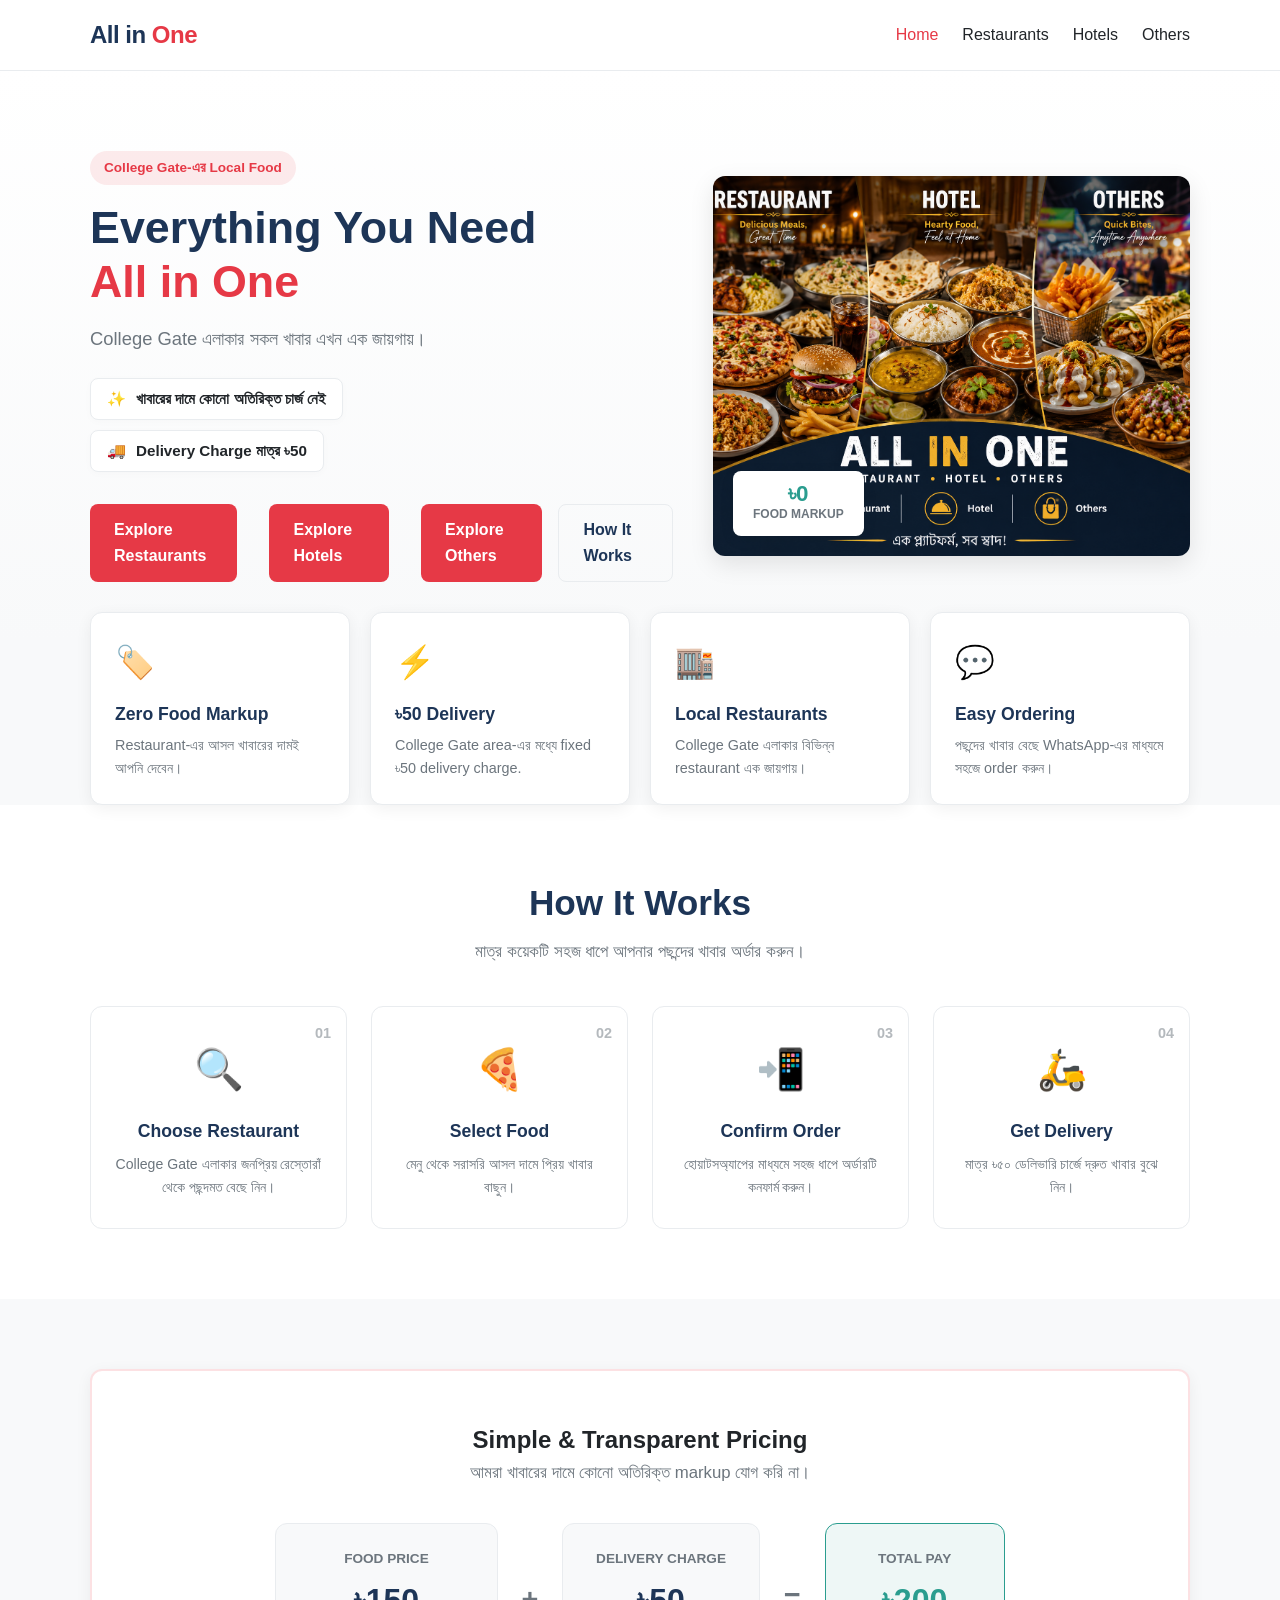
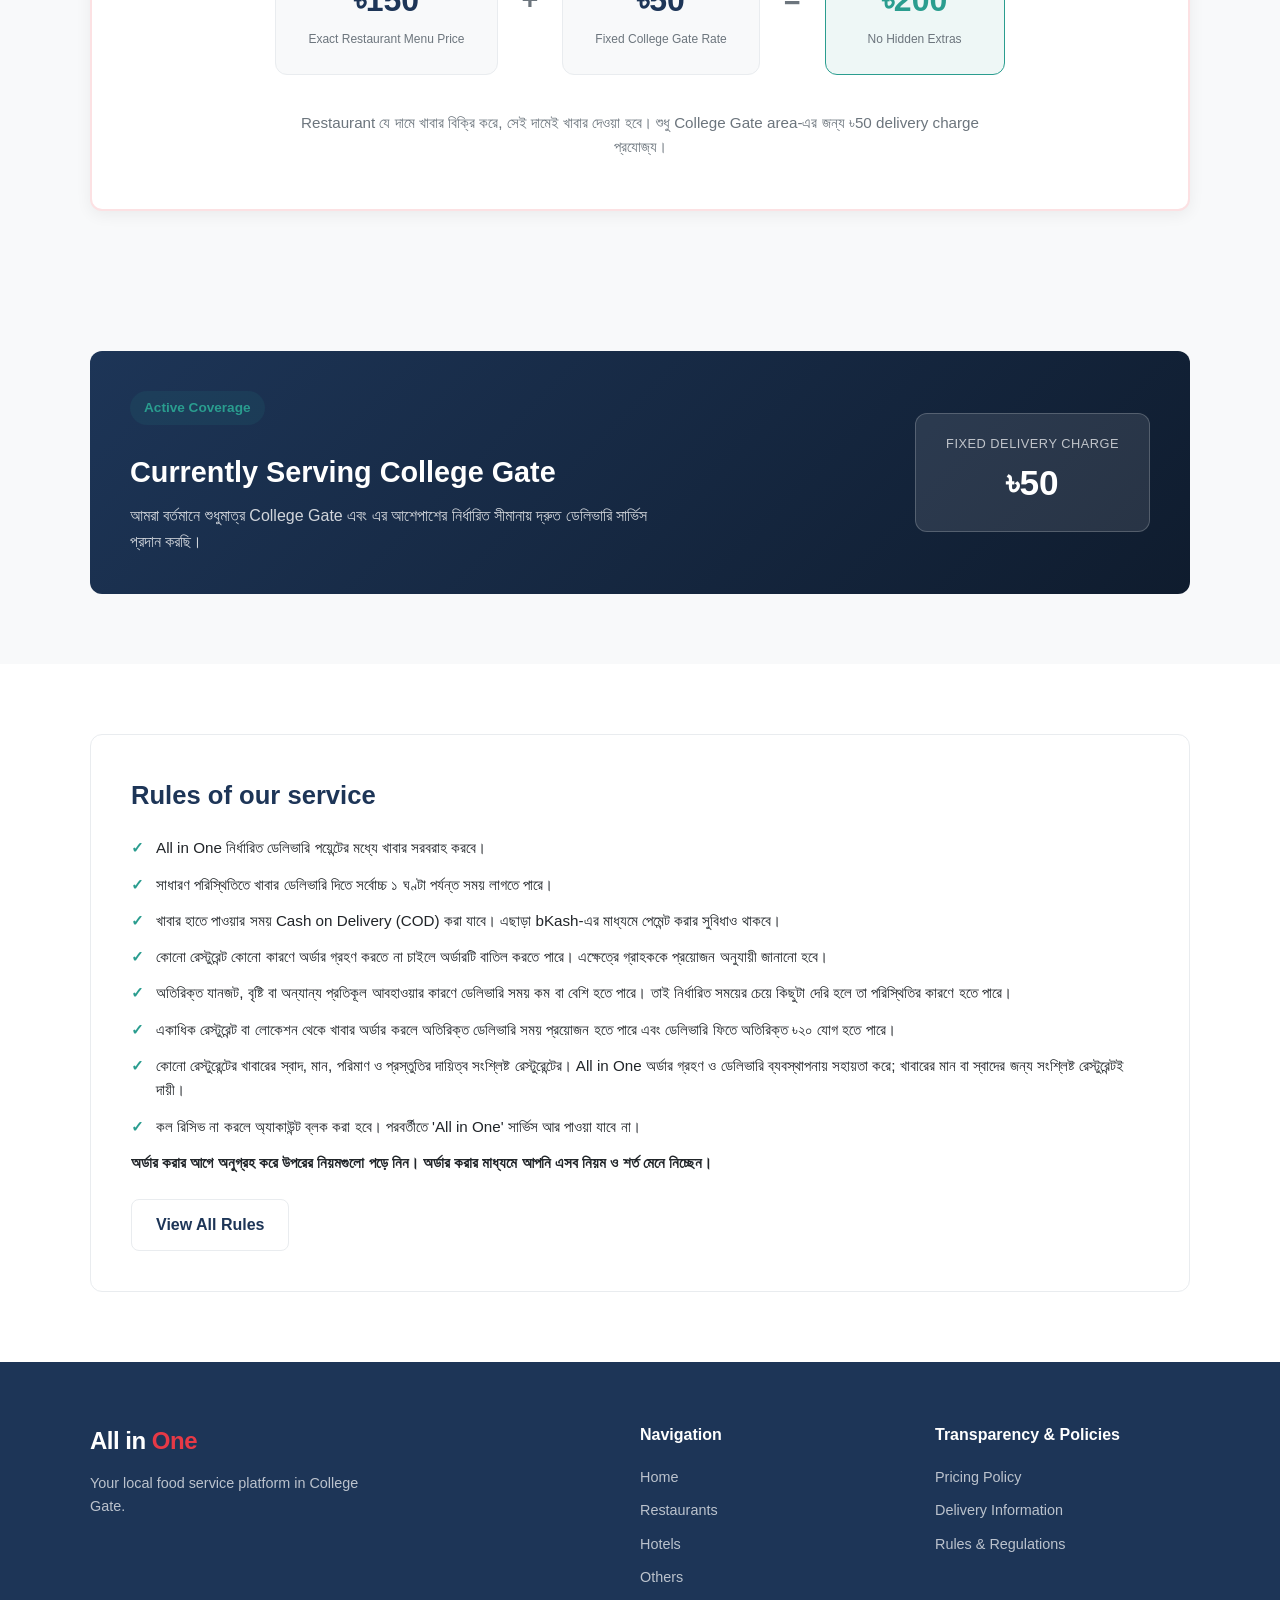
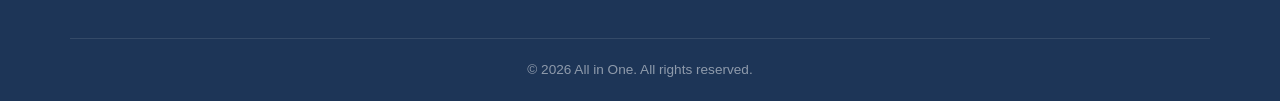
==== commit b4a7a3a1: "Update index.html" ====
--- a/index.html
+++ b/index.html
@@ -27,9 +27,9 @@
   <section class="hero-section">
     <div class="container hero-container">
       <div class="hero-content">
-        <span class="badge">College Gate-এর Local Food & Services</span>
-        <h1 class="hero-title">Everything You Need, <br><span>All in One</span></h1>
-        <p class="hero-subtext">College Gate এলাকার খাবার এখন এক জায়গায়।</p>
+        <span class="badge">College Gate-এর Local Food</span>
+        <h1 class="hero-title">Everything You Need <br><span>All in One</span></h1>
+        <p class="hero-subtext">College Gate এলাকার সকল খাবার এখন এক জায়গায়।</p>
         
         <div class="hero-highlights">
           <div class="highlight-pill">
@@ -200,7 +200,7 @@
   <section class="section-padding bg-alt">
     <div class="container">
       <div class="rules-card">
-        <h2>Important Information</h2>
+        <h2>Rules of our service</h2>
         <ul class="rules-list">
           <li><span>✓</span>All in One নির্ধারিত ডেলিভারি পয়েন্টের মধ্যে খাবার সরবরাহ করবে। </li>
           <li><span>✓</span>সাধারণ পরিস্থিতিতে খাবার ডেলিভারি দিতে সর্বোচ্চ ১ ঘণ্টা পর্যন্ত সময় লাগতে পারে। </li>
@@ -221,20 +221,20 @@
   </section>
 
   <!-- 8. Final CTA Section -->
-  <section class="cta-section text-center">
+  <!-- <section class="cta-section text-center">
     <div class="container">
       <h2>Ready to order?</h2>
       <p>College Gate-এর আপনার পছন্দের restaurant খুঁজে নিন এবং সহজেই order করুন।</p>
       <a href="restaurants.html" class="btn btn-primary btn-lg">Explore Restaurants</a>
     </div>
-  </section>
+  </section> -->
 
   <!-- 9. Footer -->
   <footer class="main-footer">
     <div class="container footer-grid">
       <div class="footer-brand">
         <a href="index.html" class="logo logo-white">All in <span>One</span></a>
-        <p>Your local food & service platform in College Gate.</p>
+        <p>Your local food service platform in College Gate.</p>
       </div>
       
       <div class="footer-links">
@@ -244,7 +244,7 @@
           <li><a href="restaurants.html">Restaurants</a></li>
           <li><a href="hotels.html">Hotels</a></li>
           <li><a href="others.html">Others</a></li>
-          <li><a href="login.html">Login</a></li>
+          <!-- <li><a href="login.html">Login</a></li> -->
         </ul>
       </div>
 
